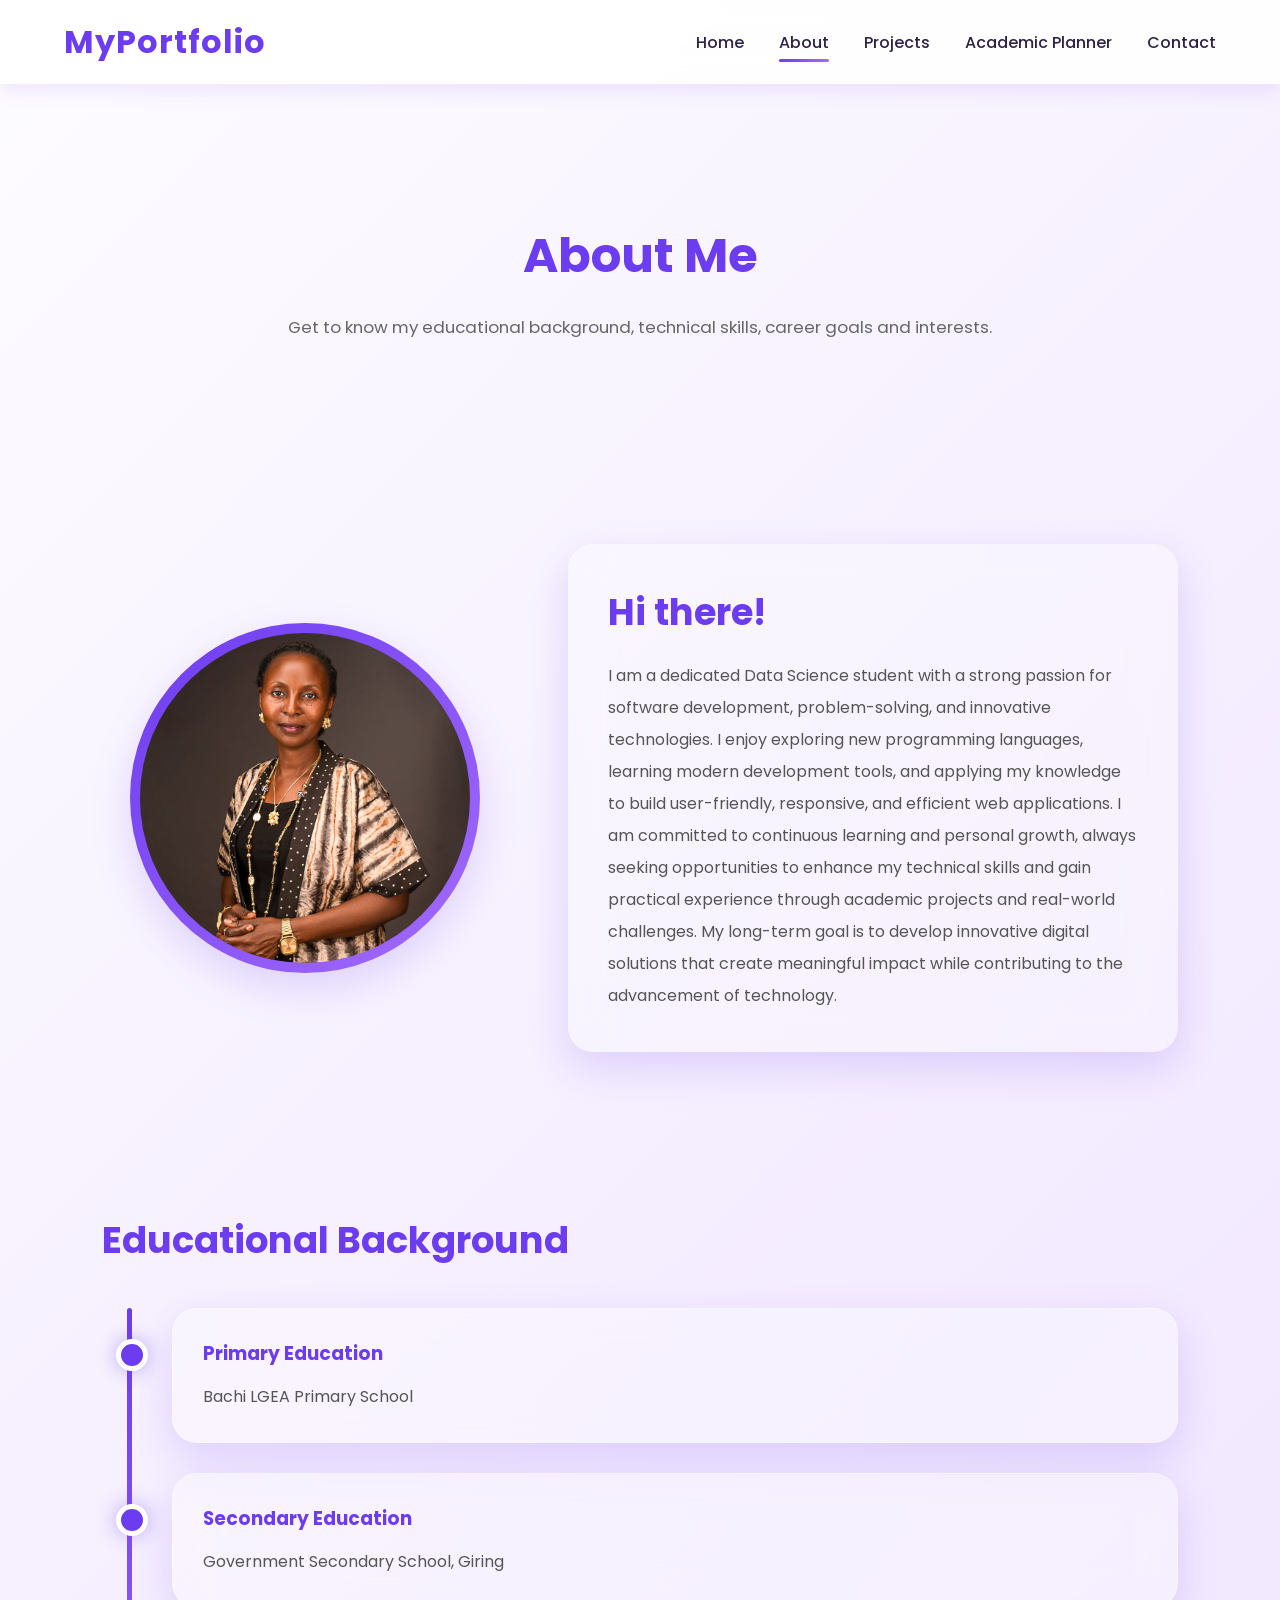
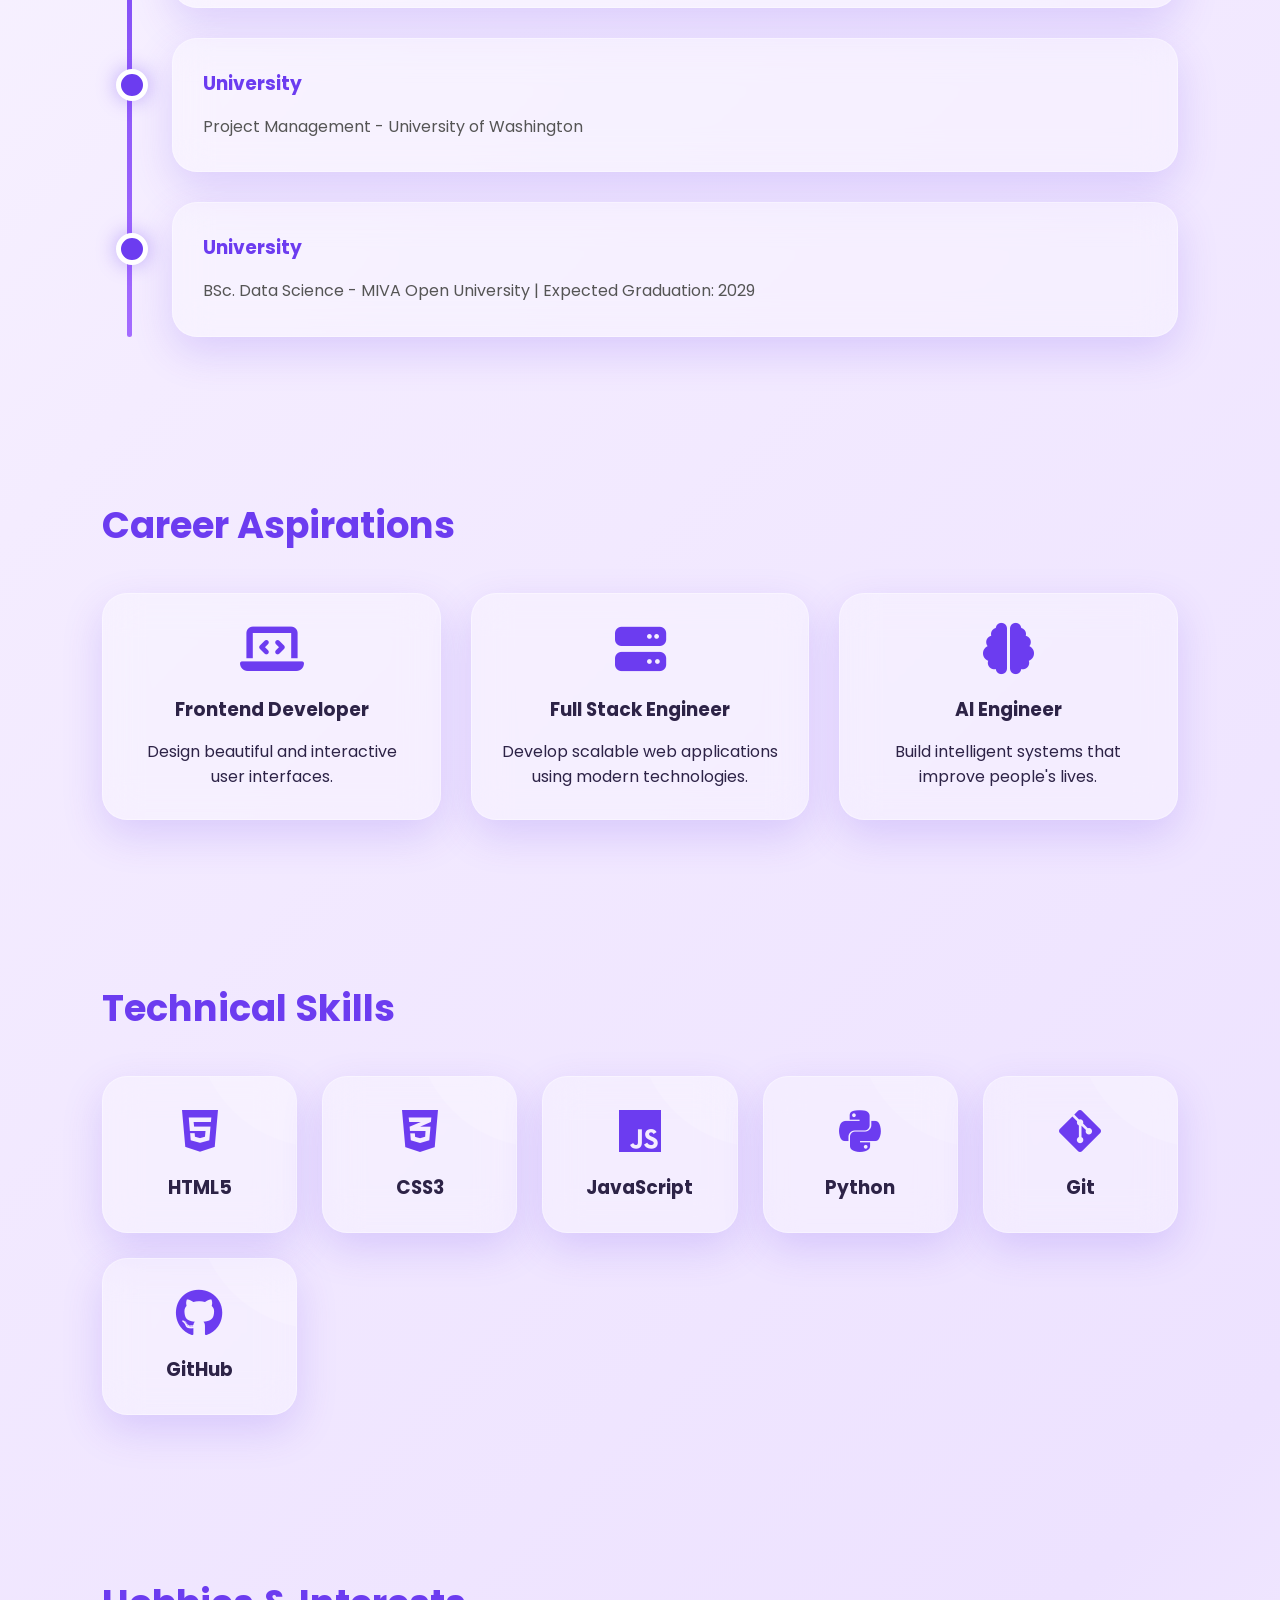
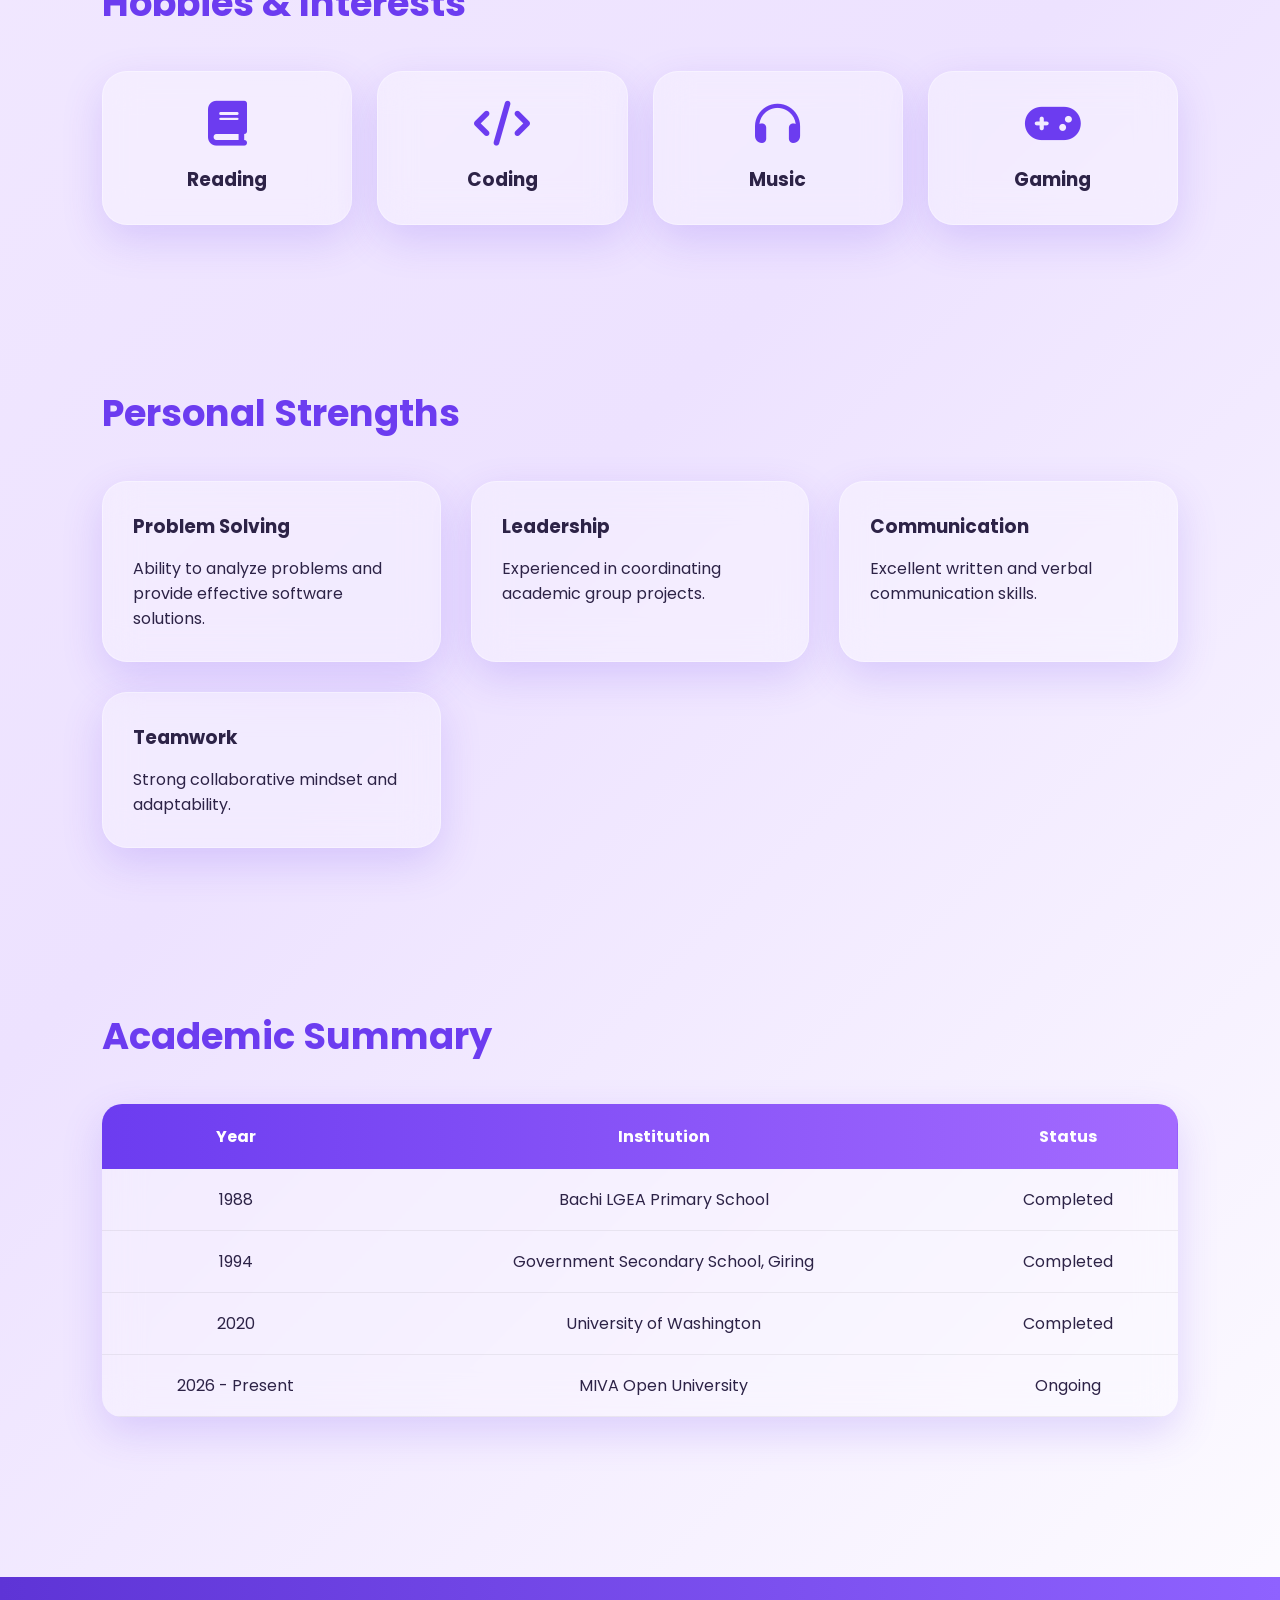
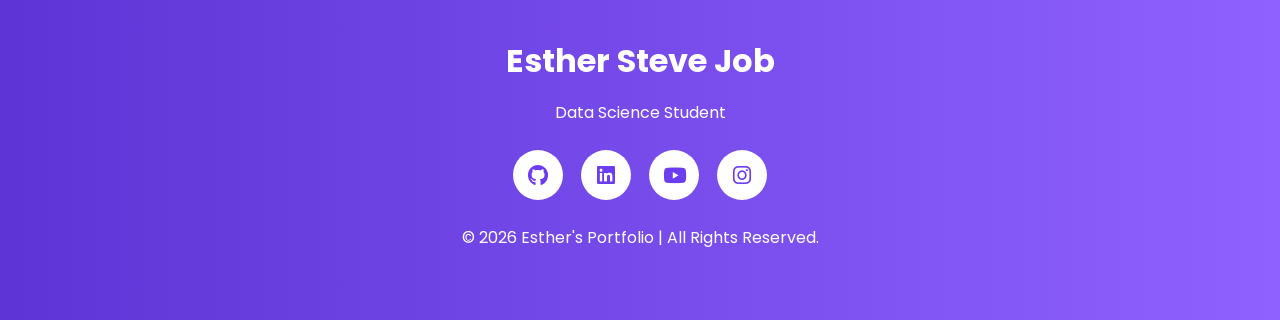
==== about.html @ 82b3376a "Initial commit" ====
<!DOCTYPE html>
<html lang="en">
<head>
    <meta charset="UTF-8">
    <meta name="viewport" content="width=device-width, initial-scale=1.0">
    <title>About Me | Student Portfolio</title>

    <link rel="stylesheet" href="css/style.css">

    <!-- Google Fonts -->
    <link rel="preconnect" href="https://fonts.googleapis.com">
    <link href="https://fonts.googleapis.com/css2?family=Poppins:wght@300;400;500;600;700&display=swap" rel="stylesheet">

    <!-- Font Awesome -->
    <link rel="stylesheet"
    href="https://cdnjs.cloudflare.com/ajax/libs/font-awesome/6.5.1/css/all.min.css">
</head>

<body>

<header>

<nav class="navbar">

<div class="logo">
<h2>MyPortfolio</h2>
</div>

<ul class="nav-links">

<li><a href="index.html">Home</a></li>

<li><a class="active" href="about.html">About</a></li>

<li><a href="projects.html">Projects</a></li>

<li><a href="planner.html">Academic Planner</a></li>

<li><a href="contact.html">Contact</a></li>

</ul>

<div class="menu-btn">
<i class="fas fa-bars"></i>
</div>

</nav>

</header>

<main>

<section class="page-title">

<h1>About Me</h1>

<p>Get to know my educational background, technical skills, career goals and interests.</p>

</section>

<section class="about-container">

<div class="about-image">

<img src="images/profile.jpg" alt="Student Photo">

</div>

<div class="about-content">

<h2>Hi there!</h2>

<p>

I am a dedicated Data Science student with a strong passion for software development, problem-solving, and innovative technologies. I enjoy exploring new programming languages, learning modern development tools, and applying my knowledge to build user-friendly, responsive, and efficient web applications. I am committed to continuous learning and personal growth, always seeking opportunities to enhance my technical skills and gain practical experience through academic projects and real-world challenges. My long-term goal is to develop innovative digital solutions that create meaningful impact while contributing to the advancement of technology.


</p>

</div>

</section>

<section class="education">

<h2>Educational Background</h2>

<div class="timeline">

<div class="timeline-card">

<h3>Primary Education</h3>

<p>

Bachi LGEA Primary School

</p>

</div>

<div class="timeline-card">

<h3>Secondary Education</h3>

<p>

Government Secondary School, Giring

</p>

</div>

<div class="timeline-card">

<h3>University</h3>

<p>

Project Management - University of Washington

</p>

</div>

<div class="timeline-card">

<h3>University</h3>

<p>

BSc. Data Science - MIVA Open University | Expected Graduation: 2029

</p>

</div>

</div>

</section>

<section class="career">

<h2>Career Aspirations</h2>

<div class="career-grid">

<div class="career-card">

<i class="fas fa-laptop-code"></i>

<h3>Frontend Developer</h3>

<p>

Design beautiful and interactive user interfaces.

</p>

</div>

<div class="career-card">

<i class="fas fa-server"></i>

<h3>Full Stack Engineer</h3>

<p>

Develop scalable web applications using modern technologies.

</p>

</div>

<div class="career-card">

<i class="fas fa-brain"></i>

<h3>AI Engineer</h3>

<p>

Build intelligent systems that improve people's lives.

</p>

</div>

</div>

</section>

<section class="technical-skills">

<h2>Technical Skills</h2>

<div class="skill-boxes">

<div class="skill-card">

<i class="fab fa-html5"></i>

<h3>HTML5</h3>

</div>

<div class="skill-card">

<i class="fab fa-css3-alt"></i>

<h3>CSS3</h3>

</div>

<div class="skill-card">

<i class="fab fa-js"></i>

<h3>JavaScript</h3>

</div>

<div class="skill-card">

<i class="fab fa-python"></i>

<h3>Python</h3>

</div>

<div class="skill-card">

<i class="fab fa-git-alt"></i>

<h3>Git</h3>

</div>

<div class="skill-card">

<i class="fab fa-github"></i>

<h3>GitHub</h3>

</div>

</div>

</section>

<section class="hobbies">

<h2>Hobbies & Interests</h2>

<div class="hobby-grid">

<div class="hobby-card">

<i class="fas fa-book"></i>

<h3>Reading</h3>

</div>

<div class="hobby-card">

<i class="fas fa-code"></i>

<h3>Coding</h3>

</div>

<div class="hobby-card">

<i class="fas fa-headphones"></i>

<h3>Music</h3>

</div>

<div class="hobby-card">

<i class="fas fa-gamepad"></i>

<h3>Gaming</h3>

</div>

</div>

</section>

<section class="experience">

<h2>Personal Strengths</h2>

<div class="experience-grid">

<div class="experience-card">

<h3>Problem Solving</h3>

<p>

Ability to analyze problems and provide effective software solutions.

</p>

</div>

<div class="experience-card">

<h3>Leadership</h3>

<p>

Experienced in coordinating academic group projects.

</p>

</div>

<div class="experience-card">

<h3>Communication</h3>

<p>

Excellent written and verbal communication skills.

</p>

</div>

<div class="experience-card">

<h3>Teamwork</h3>

<p>

Strong collaborative mindset and adaptability.

</p>

</div>

</div>

</section>

<section class="academic-record">

<h2>Academic Summary</h2>

<table>

<thead>

<tr>

<th>Year</th>

<th>Institution</th>

<th>Status</th>

</tr>

</thead>

<tbody>

<tr>

<td>1988</td>

<td>Bachi LGEA Primary School</td>

<td>Completed</td>

</tr>

<tr>

<td>1994</td>

<td>Government Secondary School, Giring</td>

<td>Completed</td>

</tr>

<tr>

<td>2020</td>

<td>University of Washington</td>

<td>Completed</td>

</tr>

<tr>

<td>2026 - Present</td>

<td>MIVA Open University</td>

<td>Ongoing</td>

</tr>

</tbody>

</table>

</section>

</main>

<footer>

<div class="footer-content">

<h2>Esther Steve Job</h2>

<p>Data Science Student</p>

<div class="socials">

<a href="https://github.com/esteve1644"><i class="fab fa-github"></i></a>

<a href="/coming-soon.html"><i class="fab fa-linkedin"></i></a>

<a href="/coming-soon.html"><i class="fab fa-youtube"></i></a>

<a href="/coming-soon.html"><i class="fab fa-instagram"></i></a>


</div>

<p>

© 2026 Esther's Portfolio | All Rights Reserved.

</p>

</div>

</footer>

<script>

const menu=document.querySelector(".menu-btn");

const nav=document.querySelector(".nav-links");

menu.onclick=()=>{

nav.classList.toggle("show");

}

</script>

</body>
</html>
---- css/style.css ----
/* Google Font */
@import url('https://fonts.googleapis.com/css2?family=Poppins:wght@300;400;500;600;700;800&display=swap');


*{
    margin:0;
    padding:0;
    box-sizing:border-box;
    scroll-behavior:smooth;
}

html{
    overflow-x:hidden;
}

body{

    font-family:'Poppins',sans-serif;

    background:linear-gradient(
    135deg,
    #fdfcff,
    #f4ecff,
    #ede2ff,
    #ffffff);

    color:#2d2347;

    overflow-x:hidden;

    min-height:100vh;

    position:relative;

}

:root{

--primary:#6C3CF0;

--secondary:#A46BFF;

--accent:#D8C2FF;

--light:#FFFFFF;

--dark:#32234d;

--grey:#777;

--glass:rgba(255,255,255,.18);

--shadow:0 15px 40px rgba(108,60,240,.18);

--radius:20px;

--transition:.35s ease;

}


::-webkit-scrollbar{

width:12px;

}

::-webkit-scrollbar-track{

background:#ece2ff;

}

::-webkit-scrollbar-thumb{

background:linear-gradient(

180deg,

var(--primary),

var(--secondary)

);

border-radius:30px;

}

::-webkit-scrollbar-thumb:hover{

background:#5b2edb;

}


.background-blobs{

position:fixed;

width:100%;

height:100%;

left:0;

top:0;

overflow:hidden;

z-index:-10;

}

.blob{

position:absolute;

border-radius:50%;

filter:blur(80px);

opacity:.45;

animation:floatBlob 18s infinite ease-in-out;

}

.one{

width:420px;

height:420px;

background:#b17cff;

top:-120px;

left:-120px;

}

.two{

width:350px;

height:350px;

background:#e4d4ff;

right:-80px;

top:180px;

animation-delay:4s;

}

.three{

width:300px;

height:300px;

background:#8b5dff;

bottom:-120px;

left:40%;

animation-delay:8s;

}

@keyframes floatBlob{

0%{

transform:translateY(0px) scale(1);

}

25%{

transform:translateY(30px) translateX(25px);

}

50%{

transform:translateY(-20px) scale(1.1);

}

75%{

transform:translateX(-30px);

}

100%{

transform:translateY(0);

}

}

a{

text-decoration:none;

color:inherit;

transition:var(--transition);

}

img{

max-width:100%;

display:block;

}

header{

    position:fixed;

    top:0;
    left:0;

    width:100%;

    z-index:9999;

    background:rgba(255,255,255,.9);

    backdrop-filter:blur(15px);
    -webkit-backdrop-filter:blur(15px);

    box-shadow:0 5px 20px rgba(108,60,240,.12);

    transition:.35s ease;

}

.navbar{

    width:90%;

    max-width:1400px;

    margin:0 auto;

    display:flex;

    justify-content:space-between;

    align-items:center;

    padding:18px 0;

}

header.scrolled{

    background:rgba(255,255,255,.97);

    box-shadow:0 12px 30px rgba(108,60,240,.18);

}

header.scrolled .navbar{

    padding:12px 0;

}


.logo h2{

font-size:2rem;

font-weight:700;

color:var(--primary);

letter-spacing:1px;

}

.nav-links{

display:flex;

list-style:none;

gap:35px;

}

.nav-links li a{

position:relative;

font-weight:500;

}

.nav-links li a::after{

content:"";

position:absolute;

width:0;

height:3px;

background:linear-gradient(

90deg,

var(--primary),

var(--secondary)

);

left:0;

bottom:-8px;

transition:.4s;

border-radius:20px;

}

.nav-links li a:hover::after,

.nav-links li a.active::after{

width:100%;

}

.nav-links li a:hover{

color:var(--primary);

}

.menu-btn{

display:none;

font-size:2rem;

cursor:pointer;

color:var(--primary);

}

.page-title{

text-align:center;

padding:100px 10% 60px;

animation:fadeUp 1s;

}

.page-title h1{

font-size:3rem;

color:var(--primary);

margin-bottom:20px;

}

.page-title p{

font-size:1.1rem;

color:#555;

max-width:700px;

margin:auto;

}

.hero{

width:90%;

margin:auto;

min-height:90vh;

display:grid;

grid-template-columns:repeat(2,1fr);

align-items:center;

gap:60px;


}

.hero-left h3{

color:var(--secondary);

font-size:1.3rem;

margin-top:15px;

animation:fadeUp 1s;

}

.hero-left h1{

font-size:4rem;

margin-bottom:30px;

line-height:1.2;

animation:fadeUp 1.2s;

}

.purple{

color:var(--primary);

}

.typing{

height:40px;

font-size:1.6rem;

font-weight:600;

color:var(--secondary);

margin-bottom:20px;

}

.hero-left p{

font-size:1.05rem;

line-height:1.8;

color:#555;

margin-bottom:35px;

}

.buttons{

display:flex;

gap:20px;

flex-wrap:wrap;

}

.btn{

padding:15px 40px;

background:linear-gradient(

90deg,

var(--primary),

var(--secondary)

);

border:none;

color:white;

font-weight:600;

border-radius:50px;

cursor:pointer;

box-shadow:var(--shadow);

transition:var(--transition);

}

.btn:hover{

transform:translateY(-8px);

box-shadow:0 25px 50px rgba(108,60,240,.35);

}

.btn-outline{

padding:15px 40px;

border:2px solid var(--primary);

border-radius:50px;

font-weight:600;

color:var(--primary);

transition:.4s;

}

.btn-outline:hover{

background:var(--primary);

color:white;

transform:translateY(-8px);

}

.profile-card{

position:relative;

width:380px;

margin:auto;

padding:15px;

background:rgba(255,255,255,.3);

backdrop-filter:blur(18px);

border-radius:30px;

box-shadow:var(--shadow);

overflow:hidden;

animation:floatCard 6s infinite ease-in-out;

}

.profile-card img{

border-radius:20px;

}

.glow{

position:absolute;

width:200px;

height:200px;

background:#ffffff55;

border-radius:50%;

top:-60px;

right:-60px;

filter:blur(45px);

}

@keyframes floatCard{

0%{

transform:translateY(0);

}

50%{

transform:translateY(-15px);

}

100%{

transform:translateY(0);

}

}

section{

padding:80px 8%;

}

section h2{

font-size:2.3rem;

margin-bottom:25px;

color:var(--primary);

}

.card,

.highlight-card,

.timeline-card,

.skill-card,

.hobby-card,

.career-card,

.experience-card,

.stat-card,

.dashboard-card,

.tech-card{

background:rgba(255,255,255,.30);

backdrop-filter:blur(18px);

border-radius:25px;

padding:30px;

box-shadow:var(--shadow);

transition:.4s;

border:1px solid rgba(255,255,255,.35);

}

.card:hover,

.highlight-card:hover,

.timeline-card:hover,

.skill-card:hover,

.hobby-card:hover,

.career-card:hover,

.experience-card:hover,

.stat-card:hover,

.dashboard-card:hover,

.tech-card:hover{

transform:translateY(-12px);

}

footer{

margin-top:80px;

background:linear-gradient(

90deg,

#5e34d6,

#8f62ff

);

padding:60px 10%;

color:white;

text-align:center;

}

.footer-content h2{

font-size:2rem;

margin-bottom:15px;

}

.footer-content p{

margin:10px 0;

}

.socials{

display:flex;

justify-content:center;

gap:18px;

margin:25px 0;

}

.socials a{

width:50px;

height:50px;

display:flex;

justify-content:center;

align-items:center;

background:white;

color:var(--primary);

border-radius:50%;

font-size:1.3rem;

transition:.4s;

}

.socials a:hover{

transform:translateY(-8px) rotate(360deg);

background:#f2e8ff;

}

@keyframes fadeUp{

from{

opacity:0;

transform:translateY(40px);

}

to{

opacity:1;

transform:translateY(0);

}

}

@keyframes fadeIn{

from{

opacity:0;

}

to{

opacity:1;

}

}

@media(max-width:992px){

.hero{

grid-template-columns:1fr;

text-align:center;

}

.buttons{

justify-content:center;

}

.profile-card{

width:320px;

margin-top:40px;

}

}

@media(max-width:768px){

.nav-links{

position:absolute;

top:80px;

right:-100%;

width:260px;

background:rgba(255,255,255,.96);

backdrop-filter:blur(20px);

flex-direction:column;

padding:30px;

border-radius:20px;

box-shadow:var(--shadow);

transition:.4s;

}

.nav-links.show{

right:20px;

}

.menu-btn{

display:block;

}

.hero-left h1{

font-size:2.8rem;

}

.page-title h1{

font-size:2.4rem;

}

}

@media(max-width:500px){

.hero-left h1{

font-size:2.2rem;

}

.btn,

.btn-outline{

width:100%;

text-align:center;

}

.profile-card{

width:100%;

}

}

.stats{

display:grid;

grid-template-columns:repeat(auto-fit,minmax(220px,1fr));

gap:30px;

}

.card{

text-align:center;

cursor:pointer;

position:relative;

overflow:hidden;

}

.card::before{

content:"";

position:absolute;

width:250px;

height:250px;

background:rgba(255,255,255,.18);

border-radius:50%;

top:-150px;

right:-100px;

transition:.5s;

}

.card:hover::before{

transform:scale(1.5);

}

.card h1{

font-size:3rem;

color:var(--primary);

margin-bottom:10px;

font-weight:700;

}

.card p{

font-size:1rem;

color:#666;

font-weight:500;

}

.bio{

text-align:center;

max-width:1000px;

margin:auto;

}

.bio h2{

margin-bottom:25px;

}

.bio p{

font-size:1.1rem;

line-height:2;

color:#555;

background:rgba(255,255,255,.28);

padding:35px;

border-radius:25px;

backdrop-filter:blur(18px);

box-shadow:var(--shadow);

}

.highlight-grid{

display:grid;

grid-template-columns:repeat(auto-fit,minmax(280px,1fr));

gap:30px;

margin-top:40px;

}

.highlight-card{

text-align:center;

cursor:pointer;

}

.highlight-card i{

font-size:3.5rem;

margin-bottom:20px;

color:var(--primary);

transition:.4s;

}

.highlight-card:hover i{

transform:scale(1.2) rotate(8deg);

color:var(--secondary);

}

.highlight-card h3{

margin-bottom:15px;

font-size:1.5rem;

}

.highlight-card p{

line-height:1.8;

color:#666;

}

.academic-table{

overflow-x:auto;

}

table{

width:100%;

border-collapse:collapse;

background:rgba(255,255,255,.28);

backdrop-filter:blur(18px);

border-radius:20px;

overflow:hidden;

box-shadow:var(--shadow);

}

thead{

background:linear-gradient(

90deg,

var(--primary),

var(--secondary)

);

color:white;

}

th{

padding:20px;

font-size:1rem;

}

td{

padding:18px;

text-align:center;

border-bottom:1px solid rgba(0,0,0,.06);

}

tbody tr{

transition:.35s;

}

tbody tr:hover{

background:#f7f0ff;

transform:scale(1.01);

}

.skills{

text-align:center;

}

.skills ul{

display:flex;

justify-content:center;

gap:18px;

flex-wrap:wrap;

list-style:none;

margin-top:35px;

}

.skills ul li{

padding:14px 28px;

border-radius:40px;

background:linear-gradient(

90deg,

var(--primary),

var(--secondary)

);

color:white;

font-weight:600;

box-shadow:var(--shadow);

cursor:pointer;

transition:.4s;

}

.skills ul li:hover{

transform:translateY(-8px);

letter-spacing:1px;

}

.video{

text-align:center;

}

.video video{

width:100%;

max-width:850px;

border-radius:25px;

margin-top:30px;

box-shadow:var(--shadow);

transition:.4s;

}

.video video:hover{

transform:scale(1.02);

}

.stats,
.bio,
.highlights,
.academic-table,
.skills,
.video{

animation:fadeUp 1.2s ease;

}

.highlight-card i{

animation:iconFloat 4s ease-in-out infinite;

}

.highlight-card:nth-child(2) i{

animation-delay:.6s;

}

.highlight-card:nth-child(3) i{

animation-delay:1.2s;

}

@keyframes iconFloat{

0%{

transform:translateY(0);

}

50%{

transform:translateY(-12px);

}

100%{

transform:translateY(0);

}

}

.card::after,

.highlight-card::after{

content:"";

position:absolute;

top:0;

left:-120%;

width:60%;

height:100%;

background:

linear-gradient(

90deg,

transparent,

rgba(255,255,255,.55),

transparent

);

transform:skewX(-25deg);

}

.card:hover::after,

.highlight-card:hover::after{

left:150%;

transition:1s;

}

.btn{

position:relative;

overflow:hidden;

}

.btn::before{

content:"";

position:absolute;

width:0;

height:0;

background:rgba(255,255,255,.35);

border-radius:50%;

top:50%;

left:50%;

transform:translate(-50%,-50%);

transition:.7s;

}

.btn:hover::before{

width:350px;

height:350px;

}

.profile-card img{

transition:.5s;

}

.profile-card:hover img{

transform:scale(1.05);

}



.bio p::before{

content:"❝";

font-size:3rem;

color:var(--secondary);

display:block;

margin-bottom:10px;

}

.bio p::after{

content:"❞";

font-size:3rem;

color:var(--secondary);

display:block;

margin-top:10px;

}


@media(max-width:992px){

.stats{

grid-template-columns:repeat(2,1fr);

}

.highlight-grid{

grid-template-columns:1fr;

}

}

@media(max-width:768px){

.stats{

grid-template-columns:1fr;

}

.skills ul{

flex-direction:column;

align-items:center;

}

.skills ul li{

width:250px;

}

.bio p{

padding:25px;

}

}

@media(max-width:500px){

.card h1{

font-size:2.3rem;

}

.highlight-card i{

font-size:3rem;

}

.bio p{

font-size:1rem;

line-height:1.8;

}

table{

font-size:.9rem;

}

th,

td{

padding:12px;

}

}

.about-container{

display:grid;

grid-template-columns:1fr 1.5fr;

align-items:center;

gap:60px;

}

.about-image{

display:flex;

justify-content:center;

}

.about-image img{

width:350px;

height:350px;

object-fit:cover;

border-radius:50%;

padding:10px;

background:linear-gradient(
135deg,
var(--primary),
var(--secondary)
);

box-shadow:var(--shadow);

animation:profileFloat 5s ease-in-out infinite;

transition:.4s;

}

.about-image img:hover{

transform:scale(1.05) rotate(2deg);

}

.about-content{

background:rgba(255,255,255,.28);

padding:40px;

border-radius:25px;

backdrop-filter:blur(20px);

box-shadow:var(--shadow);

}

.about-content h2{

margin-bottom:20px;

}

.about-content p{

line-height:2;

color:#555;

}

.education{

position:relative;

}

.timeline{

display:flex;

flex-direction:column;

gap:30px;

margin-top:40px;

position:relative;

}

.timeline::before{

content:"";

position:absolute;

left:25px;

top:0;

bottom:0;

width:5px;

background:linear-gradient(

180deg,

var(--primary),

var(--secondary)

);

border-radius:50px;

}

.timeline-card{

margin-left:70px;

position:relative;

}

.timeline-card::before{

content:"";

position:absolute;

left:-57px;

top:30px;

width:22px;

height:22px;

border-radius:50%;

background:var(--primary);

border:5px solid white;

box-shadow:0 0 20px rgba(108,60,240,.4);

}

.timeline-card h3{

margin-bottom:15px;

color:var(--primary);

}

.timeline-card p{

line-height:1.8;

color:#555;

}

.career-grid{

display:grid;

grid-template-columns:repeat(auto-fit,minmax(260px,1fr));

gap:30px;

margin-top:40px;

}

.career-card{

text-align:center;

cursor:pointer;

}

.career-card i{

font-size:3.2rem;

color:var(--primary);

margin-bottom:20px;

transition:.4s;

}

.career-card:hover i{

transform:rotateY(360deg);

color:var(--secondary);

}

.career-card h3{

margin-bottom:15px;

}

.skill-boxes{

display:grid;

grid-template-columns:repeat(auto-fit,minmax(180px,1fr));

gap:25px;

margin-top:40px;

}

.skill-card{

text-align:center;

cursor:pointer;

position:relative;

overflow:hidden;

}

.skill-card i{

font-size:3rem;

margin-bottom:18px;

color:var(--primary);

transition:.4s;

}

.skill-card:hover{

transform:translateY(-12px);

}

.skill-card:hover i{

transform:scale(1.2);

color:var(--secondary);

}

.skill-card::before{

content:"";

position:absolute;

width:250px;

height:250px;

background:rgba(255,255,255,.15);

border-radius:50%;

top:-180px;

right:-150px;

transition:.6s;

}

.skill-card:hover::before{

transform:scale(1.5);

}

.hobby-grid{

display:grid;

grid-template-columns:repeat(auto-fit,minmax(220px,1fr));

gap:25px;

margin-top:40px;

}

.hobby-card{

text-align:center;

cursor:pointer;

}

.hobby-card i{

font-size:2.8rem;

margin-bottom:18px;

color:var(--primary);

transition:.4s;

}

.hobby-card:hover{

background:linear-gradient(

135deg,

var(--primary),

var(--secondary)

);

color:white;

}

.hobby-card:hover i{

color:white;

transform:scale(1.2);

}

.experience-grid{

display:grid;

grid-template-columns:repeat(auto-fit,minmax(250px,1fr));

gap:30px;

margin-top:40px;

}

.experience-card{

cursor:pointer;

transition:.4s;

}

.experience-card:hover{

transform:translateY(-10px);

border-left:8px solid var(--primary);

}

.experience-card h3{

margin-bottom:15px;

}

.academic-record table{

margin-top:40px;

}

@keyframes profileFloat{

0%{

transform:translateY(0);

}

50%{

transform:translateY(-15px);

}

100%{

transform:translateY(0);

}

}

.timeline-card{

animation:slideRight 1s ease;

}

@keyframes slideRight{

from{

opacity:0;

transform:translateX(-50px);

}

to{

opacity:1;

transform:translateX(0);

}

}

.skill-card:hover,
.career-card:hover,
.hobby-card:hover,
.experience-card:hover{

box-shadow:

0 20px 40px rgba(108,60,240,.25),

0 0 40px rgba(164,107,255,.15);

}

@media(max-width:992px){

.about-container{

grid-template-columns:1fr;

text-align:center;

}

.timeline::before{

left:15px;

}

.timeline-card{

margin-left:50px;

}

.timeline-card::before{

left:-42px;

}

}

@media(max-width:768px){

.about-image img{

width:260px;

height:260px;

}

.about-content{

padding:25px;

}

.skill-boxes{

grid-template-columns:repeat(2,1fr);

}

}

@media(max-width:500px){

.skill-boxes{

grid-template-columns:1fr;

}

.hobby-grid{

grid-template-columns:1fr;

}

.career-grid{

grid-template-columns:1fr;

}

.experience-grid{

grid-template-columns:1fr;

}

.about-content p{

font-size:.95rem;

}

}

.project-stats{

display:grid;

grid-template-columns:repeat(auto-fit,minmax(220px,1fr));

gap:30px;

margin-bottom:60px;

}

.stat-card{

text-align:center;

position:relative;

overflow:hidden;

cursor:pointer;

}

.stat-card h2{

font-size:2.8rem;

color:var(--primary);

margin-bottom:12px;

}

.stat-card p{

color:#666;

font-weight:500;

}

.stat-card::before{

content:"";

position:absolute;

width:250px;

height:250px;

background:rgba(255,255,255,.15);

border-radius:50%;

top:-180px;

right:-160px;

transition:.5s;

}

.stat-card:hover::before{

transform:scale(1.6);

}

.stat-card:hover{

transform:translateY(-10px);

}

.projects-grid{

display:grid;

grid-template-columns:repeat(auto-fit,minmax(340px,1fr));

gap:40px;

}

.project-card{

background:rgba(255,255,255,.28);

backdrop-filter:blur(20px);

border-radius:25px;

overflow:hidden;

box-shadow:var(--shadow);

transition:.45s;

position:relative;

}

.project-card:hover{

transform:translateY(-15px);

box-shadow:

0 25px 50px rgba(108,60,240,.30);

}

.project-image{

position:relative;

overflow:hidden;

height:250px;

}

.project-image img{

width:100%;

height:100%;

object-fit:cover;

transition:.6s;

}

.project-card:hover img{

transform:scale(1.15);

}

.project-overlay{

position:absolute;

top:0;

left:0;

width:100%;

height:100%;

background:rgba(108,60,240,.78);

display:flex;

justify-content:center;

align-items:center;

opacity:0;

transition:.45s;

}

.project-card:hover .project-overlay{

opacity:1;

}

.preview-btn{

background:white;

color:var(--primary);

padding:14px 28px;

border-radius:50px;

font-weight:600;

transition:.4s;

}

.preview-btn:hover{

transform:scale(1.08);

}

.project-content{

padding:30px;

}

.project-content h2{

margin-bottom:18px;

font-size:1.6rem;

}

.project-content p{

line-height:1.8;

color:#666;

margin-bottom:25px;

}

.tech-stack{

display:flex;

flex-wrap:wrap;

gap:10px;

margin-bottom:25px;

}

.tech-stack span{

padding:8px 18px;

border-radius:30px;

background:linear-gradient(

90deg,

var(--primary),

var(--secondary)

);

color:white;

font-size:.9rem;

font-weight:500;

transition:.4s;

}

.tech-stack span:hover{

transform:translateY(-5px);

}

.project-buttons{

display:flex;

gap:15px;

flex-wrap:wrap;

}

.project-buttons .btn,

.project-buttons .btn-outline{

padding:12px 28px;

}

.project-timeline{

margin-top:90px;

}

.project-timeline .timeline{

display:grid;

grid-template-columns:repeat(auto-fit,minmax(220px,1fr));

gap:30px;

}

.timeline-item{

background:rgba(255,255,255,.30);

backdrop-filter:blur(18px);

padding:30px;

border-radius:25px;

text-align:center;

box-shadow:var(--shadow);

transition:.4s;

}

.timeline-item:hover{

transform:translateY(-10px);

}

.timeline-item i{

font-size:3rem;

color:var(--primary);

margin-bottom:18px;

transition:.4s;

}

.timeline-item:hover i{

transform:rotate(360deg);

color:var(--secondary);

}

.timeline-item h3{

margin-bottom:15px;

}

.technology-grid{

display:grid;

grid-template-columns:repeat(auto-fit,minmax(220px,1fr));

gap:30px;

margin-top:40px;

}

.tech-card{

text-align:center;

cursor:pointer;

}

.tech-card i{

font-size:3.2rem;

margin-bottom:18px;

color:var(--primary);

transition:.4s;

}

.tech-card:hover{

background:linear-gradient(

135deg,

var(--primary),

var(--secondary)

);

color:white;

}

.tech-card:hover i{

color:white;

transform:scale(1.2);

}

.tech-card p{

margin-top:12px;

}

.future-projects{

margin-top:80px;

}

.future-projects ul{

list-style:none;

display:grid;

grid-template-columns:repeat(auto-fit,minmax(260px,1fr));

gap:18px;

margin-top:35px;

}

.future-projects li{

padding:18px 22px;

background:rgba(255,255,255,.30);

backdrop-filter:blur(18px);

border-radius:18px;

box-shadow:var(--shadow);

transition:.35s;

font-weight:500;

}

.future-projects li:hover{

transform:translateX(10px);

border-left:6px solid var(--primary);

}

.project-card{

animation:fadeUp .9s ease;

}

.project-card:nth-child(2){

animation-delay:.2s;

}

.project-card:nth-child(3){

animation-delay:.4s;

}

.timeline-item{

animation:fadeUp 1s ease;

}

.tech-card{

animation:fadeUp 1.1s ease;

}

.project-card::after{

content:"";

position:absolute;

top:0;

left:-120%;

width:60%;

height:100%;

background:

linear-gradient(

90deg,

transparent,

rgba(255,255,255,.45),

transparent

);

transform:skewX(-25deg);

}

.project-card:hover::after{

left:150%;

transition:1s;

}

@media(max-width:992px){

.projects-grid{

grid-template-columns:repeat(2,1fr);

}

}

@media(max-width:768px){

.projects-grid{

grid-template-columns:1fr;

}

.project-buttons{

flex-direction:column;

}

.project-buttons .btn,

.project-buttons .btn-outline{

width:100%;

text-align:center;

}

.project-image{

height:220px;

}

}

@media(max-width:500px){

.project-content{

padding:22px;

}

.project-content h2{

font-size:1.35rem;

}

.project-stats{

grid-template-columns:1fr;

}

.technology-grid{

grid-template-columns:1fr;

}

.future-projects ul{

grid-template-columns:1fr;

}

}

.planner-container{
    width:90%;
    margin:50px auto;
    display:grid;
    grid-template-columns:340px 1fr;
    gap:35px;
    align-items:flex-start;
}

.dashboard-card{

    background:rgba(255,255,255,.35);
    backdrop-filter:blur(20px);
    border-radius:25px;
    padding:30px;
    box-shadow:0 20px 45px rgba(108,60,240,.15);

}

.dashboard-card h2{

    color:var(--primary);
    margin-bottom:25px;

}

.stats-grid{

    display:grid;
    gap:18px;
    margin-bottom:30px;

}

.stat-box{

    background:linear-gradient(135deg,var(--primary),var(--secondary));
    color:white;
    padding:22px;
    border-radius:18px;
    text-align:center;
    transition:.35s;
    cursor:pointer;

}

.stat-box:hover{

    transform:translateY(-8px);

}

.stat-box h3{

    font-size:2.3rem;
    margin-bottom:8px;

}

.stat-box p{

    font-size:.95rem;

}

.task-form{

    display:flex;
    flex-direction:column;
    gap:18px;

}

.task-form input,
.task-form select{

    width:100%;
    padding:16px;
    border:none;
    outline:none;
    border-radius:15px;
    background:#ffffff;
    font-size:15px;
    transition:.35s;
    box-shadow:0 8px 20px rgba(108,60,240,.08);

}

.task-form input:focus,
.task-form select:focus{

    box-shadow:0 0 0 3px rgba(108,60,240,.25);

}

.task-form button{

    width:100%;
}

.task-area{

    background:rgba(255,255,255,.35);
    backdrop-filter:blur(20px);
    padding:35px;
    border-radius:25px;
    box-shadow:0 20px 45px rgba(108,60,240,.15);

}

.task-area h2{

    color:var(--primary);
    margin-bottom:25px;

}

.search-box{

    margin-bottom:25px;

}

.search-box input{

    width:100%;
    padding:16px;
    border:none;
    border-radius:15px;
    background:white;
    outline:none;
    box-shadow:0 8px 20px rgba(108,60,240,.08);

}

#taskList{

    list-style:none;
    display:flex;
    flex-direction:column;
    gap:18px;

}

.task-item{

    background:white;
    border-radius:18px;
    padding:22px;
    display:flex;
    justify-content:space-between;
    align-items:center;
    box-shadow:0 12px 25px rgba(0,0,0,.08);
    transition:.35s;

}

.task-item:hover{

    transform:translateY(-6px);

}

.task-info h3{

    color:#333;
    margin-bottom:8px;

}

.task-info p{

    color:#666;
    font-size:.9rem;

}

.task-item.completed{

    opacity:.75;
    background:#f5f0ff;

}

.task-item.completed h3{

    text-decoration:line-through;
    color:#888;

}

.priority{

    display:inline-block;
    padding:6px 12px;
    border-radius:30px;
    color:white;
    font-size:.8rem;
    margin-right:10px;
    font-weight:600;

}

.priority.high{

    background:#e53935;

}

.priority.medium{

    background:#ff9800;

}

.priority.low{

    background:#43a047;

}

.task-buttons{

    display:flex;
    gap:10px;

}

.task-buttons button{

    width:45px;
    height:45px;
    border:none;
    border-radius:50%;
    color:white;
    cursor:pointer;
    transition:.35s;

}

.complete-btn{

    background:#43a047;

}

.edit-btn{

    background:#3f51b5;

}

.delete-btn{

    background:#e53935;

}

.task-buttons button:hover{

    transform:scale(1.12);

}

.planner-actions{

    display:flex;
    gap:20px;
    margin-top:35px;

}

.planner-actions .btn,
.planner-actions .btn-outline{

    flex:1;

}

#emptyState{

    text-align:center;
    padding:60px 20px;
    color:#777;

}

#emptyState i{

    font-size:5rem;
    color:var(--accent);
    margin-bottom:20px;

}

#emptyState h3{

    color:var(--primary);
    margin-bottom:10px;

}

.goals-section{

    width:90%;
    margin:auto;

}

.goals-grid{

    display:grid;
    grid-template-columns:repeat(auto-fit,minmax(250px,1fr));
    gap:25px;
    margin-top:35px;

}

.goal-card{

    background:rgba(255,255,255,.35);
    backdrop-filter:blur(20px);
    padding:25px;
    border-radius:20px;
    box-shadow:0 15px 35px rgba(108,60,240,.12);
    transition:.35s;

}

.goal-card:hover{

    transform:translateY(-10px);

}

.goal-card h3{

    color:var(--primary);
    margin-bottom:15px;

}

.study-tips{

    width:90%;
    margin:70px auto;

}

.tip-grid{

    display:grid;
    grid-template-columns:repeat(auto-fit,minmax(240px,1fr));
    gap:25px;
    margin-top:35px;

}

.tip-card{

    background:white;
    padding:25px;
    border-radius:20px;
    box-shadow:0 15px 35px rgba(108,60,240,.12);
    transition:.35s;

}

.tip-card:hover{

    background:linear-gradient(135deg,var(--primary),var(--secondary));
    color:white;
    transform:translateY(-8px);

}

.tip-card i{

    font-size:2.8rem;
    color:var(--primary);
    margin-bottom:18px;

}

.tip-card:hover i{

    color:white;

}

.notification{

    position:fixed;
    top:25px;
    right:-400px;
    background:white;
    padding:18px 24px;
    border-left:6px solid var(--primary);
    border-radius:15px;
    display:flex;
    align-items:center;
    gap:15px;
    box-shadow:0 15px 35px rgba(0,0,0,.15);
    transition:.5s;
    z-index:99999;

}

.notification.show{

    right:25px;

}

.notification.success{

    border-left-color:#43a047;

}

.notification.error{

    border-left-color:#e53935;

}

.notification i{

    font-size:1.2rem;

}

@media(max-width:1000px){

.planner-container{

    grid-template-columns:1fr;

}

}

@media(max-width:768px){

.task-item{

    flex-direction:column;
    align-items:flex-start;
    gap:20px;

}

.task-buttons{

    width:100%;
    justify-content:flex-end;

}

.planner-actions{

    flex-direction:column;

}

}

@media(max-width:500px){

.dashboard-card,
.task-area{

    padding:20px;

}

.task-buttons{

    justify-content:center;

}

.task-buttons button{

    width:40px;
    height:40px;

}

.stat-box h3{

    font-size:2rem;

}

}

.video{

    width:90%;
    margin:70px auto;

}

.video h2{

    text-align:center;
    margin-bottom:30px;
    color:var(--primary);

}

.video-container{

    position:relative;
    width:100%;
    padding-bottom:56.25%; /* 16:9 Aspect Ratio */

    overflow:hidden;
    border-radius:20px;

    box-shadow:0 20px 45px rgba(108,60,240,.2);

}

.video-container iframe{

    position:absolute;

    top:0;
    left:0;

    width:100%;
    height:100%;

    border:none;

}

.page-title{

    width:90%;
    margin:120px auto 60px;
    text-align:center;

}

.page-title h1{

    font-size:3rem;
    color:var(--primary);
    margin-bottom:20px;

}

.page-title p{

    max-width:750px;
    margin:auto;
    line-height:1.9;
    color:#666;
    font-size:1.05rem;

}

.contact-container{

    width:90%;
    max-width:1300px;
    margin:auto;

    display:grid;
    grid-template-columns:1fr 1.2fr;
    gap:45px;

    align-items:start;

    margin-bottom:80px;

}

.contact-info{

    background:rgba(255,255,255,.35);

    backdrop-filter:blur(18px);
    -webkit-backdrop-filter:blur(18px);

    padding:40px;

    border-radius:25px;

    box-shadow:0 20px 45px rgba(108,60,240,.12);

}

.contact-info h2{

    color:var(--primary);
    margin-bottom:20px;

}

.contact-info p{

    color:#666;
    line-height:1.8;
    margin-bottom:30px;

}

.info-card{

    display:flex;
    align-items:center;
    gap:18px;

    padding:18px;

    margin-bottom:20px;

    background:white;

    border-radius:18px;

    transition:.35s;

    box-shadow:0 10px 25px rgba(108,60,240,.08);

}

.info-card:hover{

    transform:translateX(10px);

    box-shadow:0 18px 35px rgba(108,60,240,.15);

}

.info-card i{

    width:60px;
    height:60px;

    display:flex;
    justify-content:center;
    align-items:center;

    border-radius:50%;

    background:linear-gradient(
    135deg,
    var(--primary),
    var(--secondary)
    );

    color:white;

    font-size:1.4rem;

    transition:.35s;

}

.info-card:hover i{

    transform:rotate(360deg);

}

.info-card h3{

    margin-bottom:5px;
    color:#333;

}

.info-card p{

    margin:0;
    color:#666;

}

.social-icons{

    display:flex;
    gap:18px;

    margin-top:35px;

}

.social-icons a{

    width:55px;
    height:55px;

    display:flex;
    justify-content:center;
    align-items:center;

    text-decoration:none;

    border-radius:50%;

    color:white;

    background:linear-gradient(
    135deg,
    var(--primary),
    var(--secondary)
    );

    transition:.35s;

    font-size:1.2rem;

}

.social-icons a:hover{

    transform:translateY(-8px) scale(1.08);

    box-shadow:0 15px 30px rgba(108,60,240,.25);

}

.contact-form{

    background:rgba(255,255,255,.35);

    backdrop-filter:blur(18px);
    -webkit-backdrop-filter:blur(18px);

    padding:40px;

    border-radius:25px;

    box-shadow:0 20px 45px rgba(108,60,240,.12);

}

.contact-form form{

    display:flex;
    flex-direction:column;
    gap:22px;

}

.input-group{

    display:flex;
    flex-direction:column;

}

.input-group label{

    font-weight:600;
    color:var(--primary);
    margin-bottom:10px;
    font-size:1rem;

}

.input-group input,
.input-group textarea{

    width:100%;

    padding:16px 18px;

    border:2px solid transparent;

    outline:none;

    border-radius:15px;

    background:white;

    font-size:15px;

    font-family:'Poppins',sans-serif;

    transition:.35s;

    box-shadow:0 10px 25px rgba(108,60,240,.08);

}

.input-group input::placeholder,
.input-group textarea::placeholder{

    color:#999;

}

.input-group input:focus,
.input-group textarea:focus{

    border-color:var(--primary);

    box-shadow:
    0 0 0 4px rgba(108,60,240,.15),
    0 15px 30px rgba(108,60,240,.12);

    transform:translateY(-2px);

}

.input-group textarea{

    resize:vertical;
    min-height:180px;

}

.error{

    margin-top:8px;

    color:#e53935;

    font-size:.85rem;

    font-weight:500;

    min-height:18px;

}

.input-group.success input,
.input-group.success textarea{

    border:2px solid #43a047;

}

.input-group.error input,
.input-group.error textarea{

    border:2px solid #e53935;

}

.contact-form .btn{

    width:100%;

    padding:18px;

    border:none;

    border-radius:15px;

    cursor:pointer;

    font-size:1rem;

    font-weight:600;

    color:white;

    background:linear-gradient(
    135deg,
    var(--primary),
    var(--secondary)
    );

    transition:.35s;

    display:flex;

    justify-content:center;

    align-items:center;

    gap:12px;

}

.contact-form .btn:hover{

    transform:translateY(-5px);

    box-shadow:0 20px 35px rgba(108,60,240,.25);

}

.contact-form .btn:active{

    transform:scale(.97);

}

.contact-form .btn i{

    transition:.35s;

}

.contact-form .btn:hover i{

    transform:translateX(6px);

}

.input-group{

    animation:fadeUp .8s ease both;

}

.input-group:nth-child(2){

    animation-delay:.1s;

}

.input-group:nth-child(3){

    animation-delay:.2s;

}

.input-group:nth-child(4){

    animation-delay:.3s;

}

.input-group:nth-child(5){

    animation-delay:.4s;

}

.contact-form .btn{

    animation:fadeUp .8s ease .5s both;

}

.contact-map{

    width:90%;
    max-width:1300px;

    margin:80px auto;

}

.contact-map h2{

    text-align:center;

    color:var(--primary);

    margin-bottom:35px;

    font-size:2rem;

}

.map-container{

    overflow:hidden;

    border-radius:25px;

    box-shadow:0 20px 45px rgba(108,60,240,.15);

    transition:.4s;

}

.map-container:hover{

    transform:translateY(-8px);

    box-shadow:0 25px 55px rgba(108,60,240,.22);

}

.map-container iframe{

    width:100%;

    height:450px;

    border:none;

    display:block;

}

.faq-section{

    width:90%;
    max-width:1300px;

    margin:90px auto;

}

.faq-section h2{

    text-align:center;

    color:var(--primary);

    margin-bottom:45px;

    font-size:2rem;

}

.faq-grid{

    display:grid;

    grid-template-columns:repeat(auto-fit,minmax(280px,1fr));

    gap:30px;

}

.faq-card{

    background:rgba(255,255,255,.45);

    backdrop-filter:blur(18px);

    -webkit-backdrop-filter:blur(18px);

    padding:30px;

    border-radius:22px;

    box-shadow:0 15px 35px rgba(108,60,240,.12);

    transition:.35s;

}

.faq-card:hover{

    transform:translateY(-10px);

    background:linear-gradient(
        135deg,
        var(--primary),
        var(--secondary)
    );

    color:#fff;

}

.faq-card h3{

    margin-bottom:15px;

    color:var(--primary);

    transition:.35s;

}

.faq-card:hover h3{

    color:#fff;

}

.faq-card p{

    line-height:1.8;

}

@keyframes fadeUp{

    from{

        opacity:0;

        transform:translateY(35px);

    }

    to{

        opacity:1;

        transform:translateY(0);

    }

}

.contact-info,
.contact-form,
.contact-map,
.faq-card{

    animation:fadeUp .8s ease both;

}

@media(max-width:1000px){

    .contact-container{

        grid-template-columns:1fr;

    }

    .contact-info{

        order:2;

    }

    .contact-form{

        order:1;

    }

}

@media(max-width:768px){

    .page-title h1{

        font-size:2.4rem;

    }

    .contact-info,
    .contact-form{

        padding:28px;

    }

    .social-icons{

        justify-content:center;

        flex-wrap:wrap;

    }

    .info-card{

        flex-direction:column;

        text-align:center;

    }

    .map-container iframe{

        height:350px;

    }

}

@media(max-width:500px){

    .page-title{

        margin-top:90px;

    }

    .page-title h1{

        font-size:2rem;

    }

    .contact-info,
    .contact-form{

        padding:22px;

    }

    .faq-card{

        padding:22px;

    }

    .social-icons a{

        width:48px;
        height:48px;

    }

    .info-card i{

        width:55px;
        height:55px;

        font-size:1.2rem;

    }

    .map-container iframe{

        height:280px;

    }

}
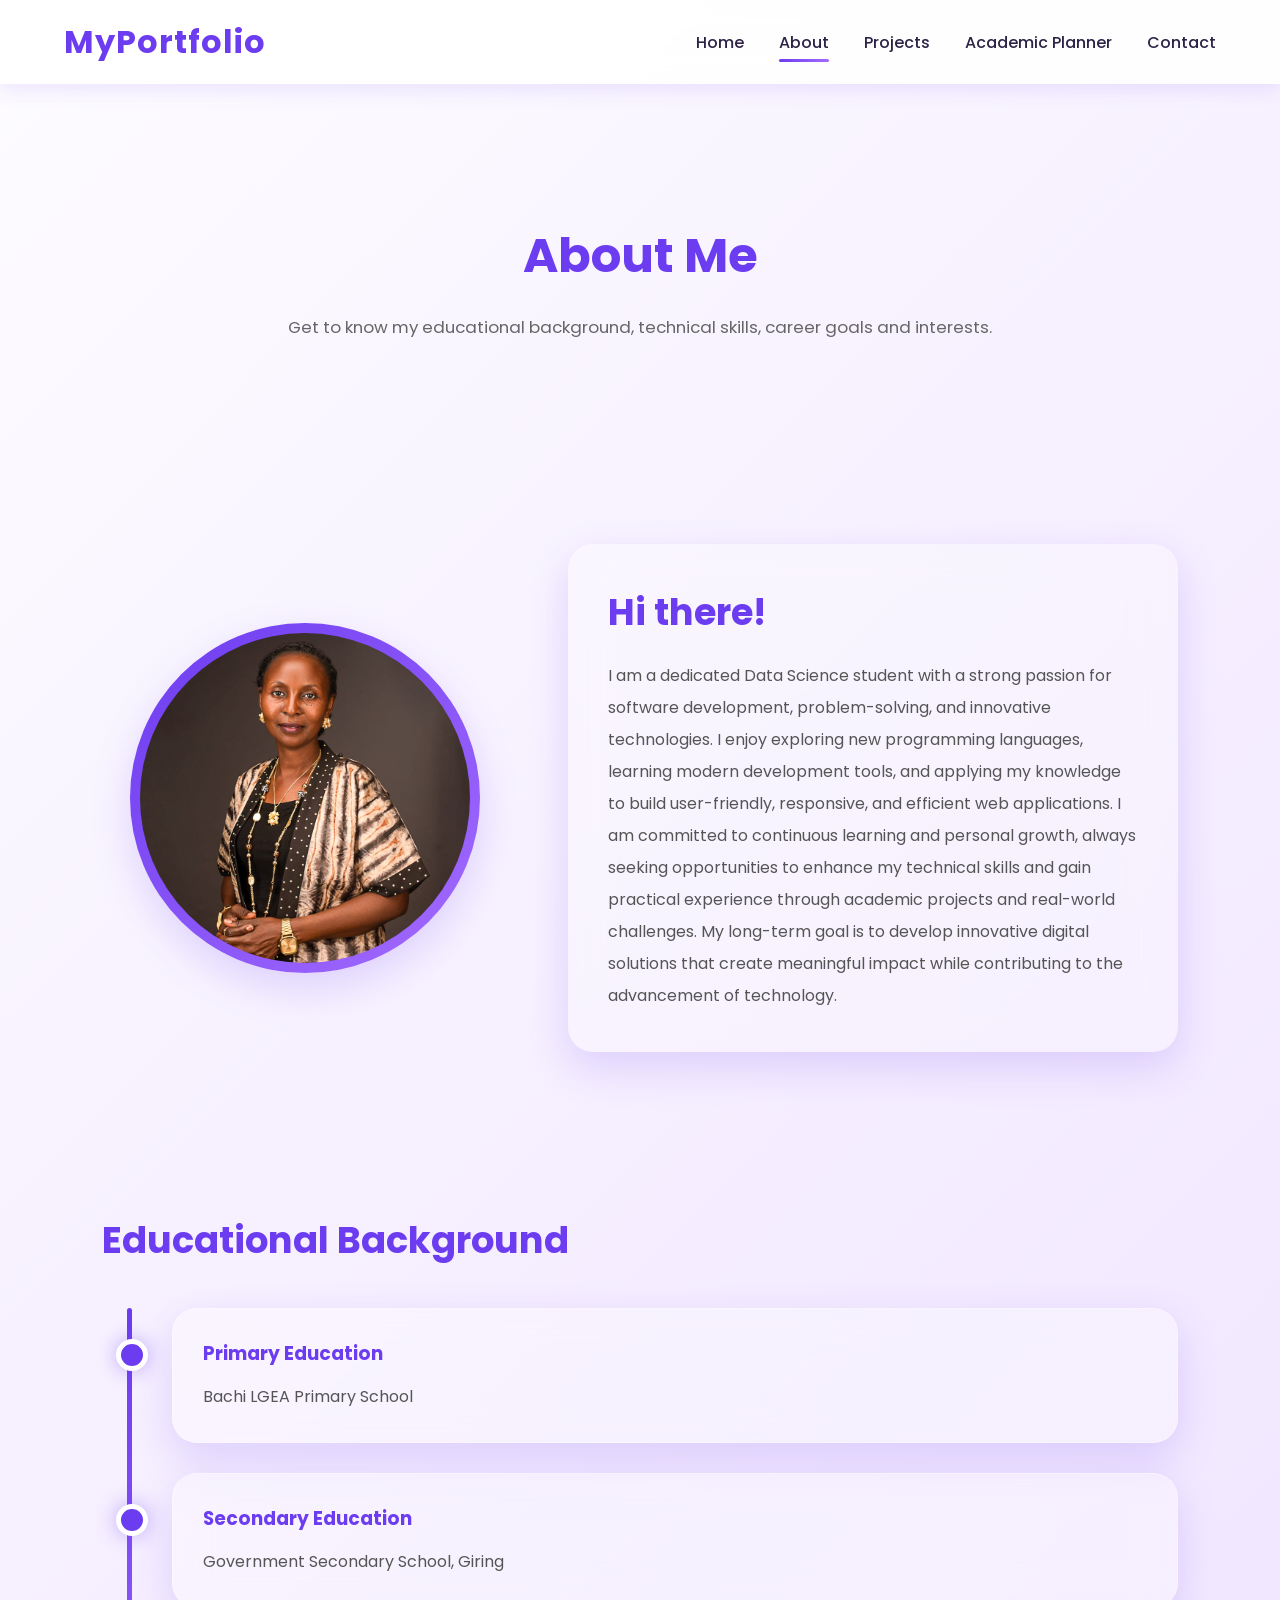
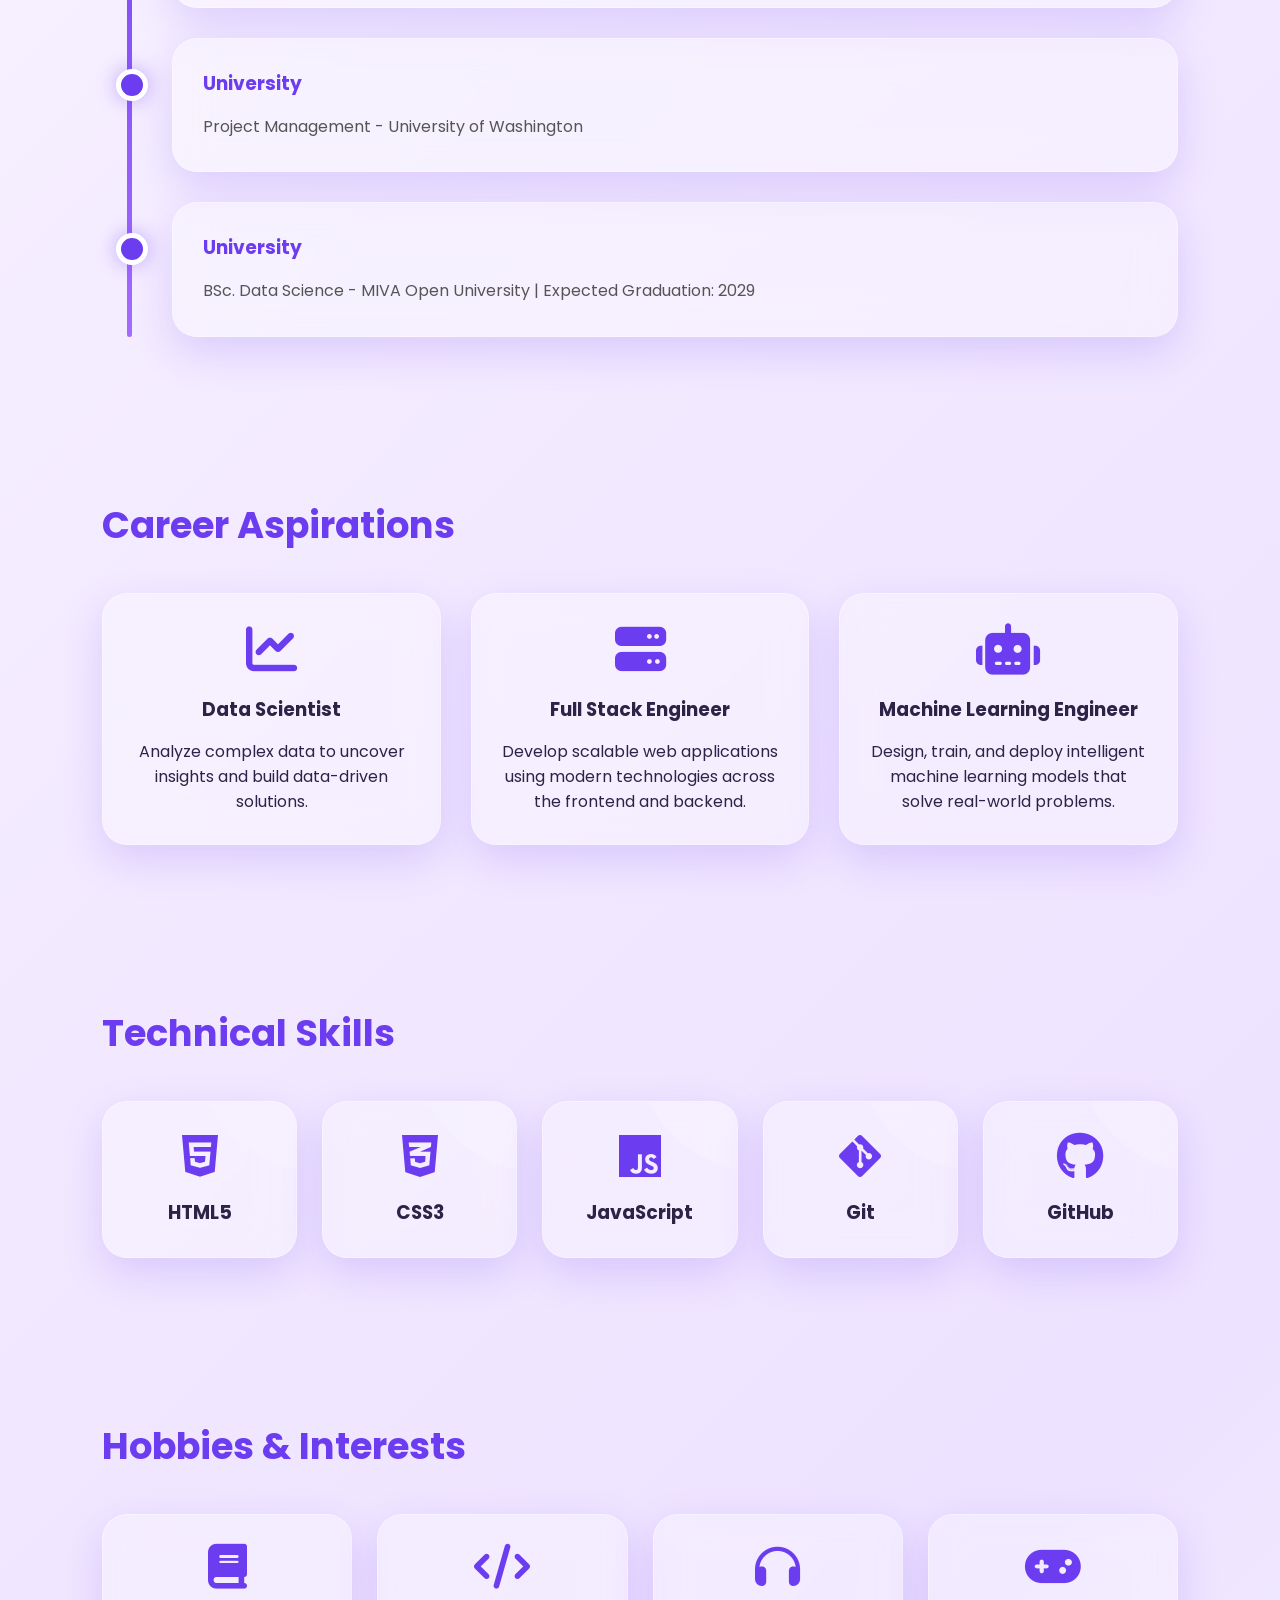
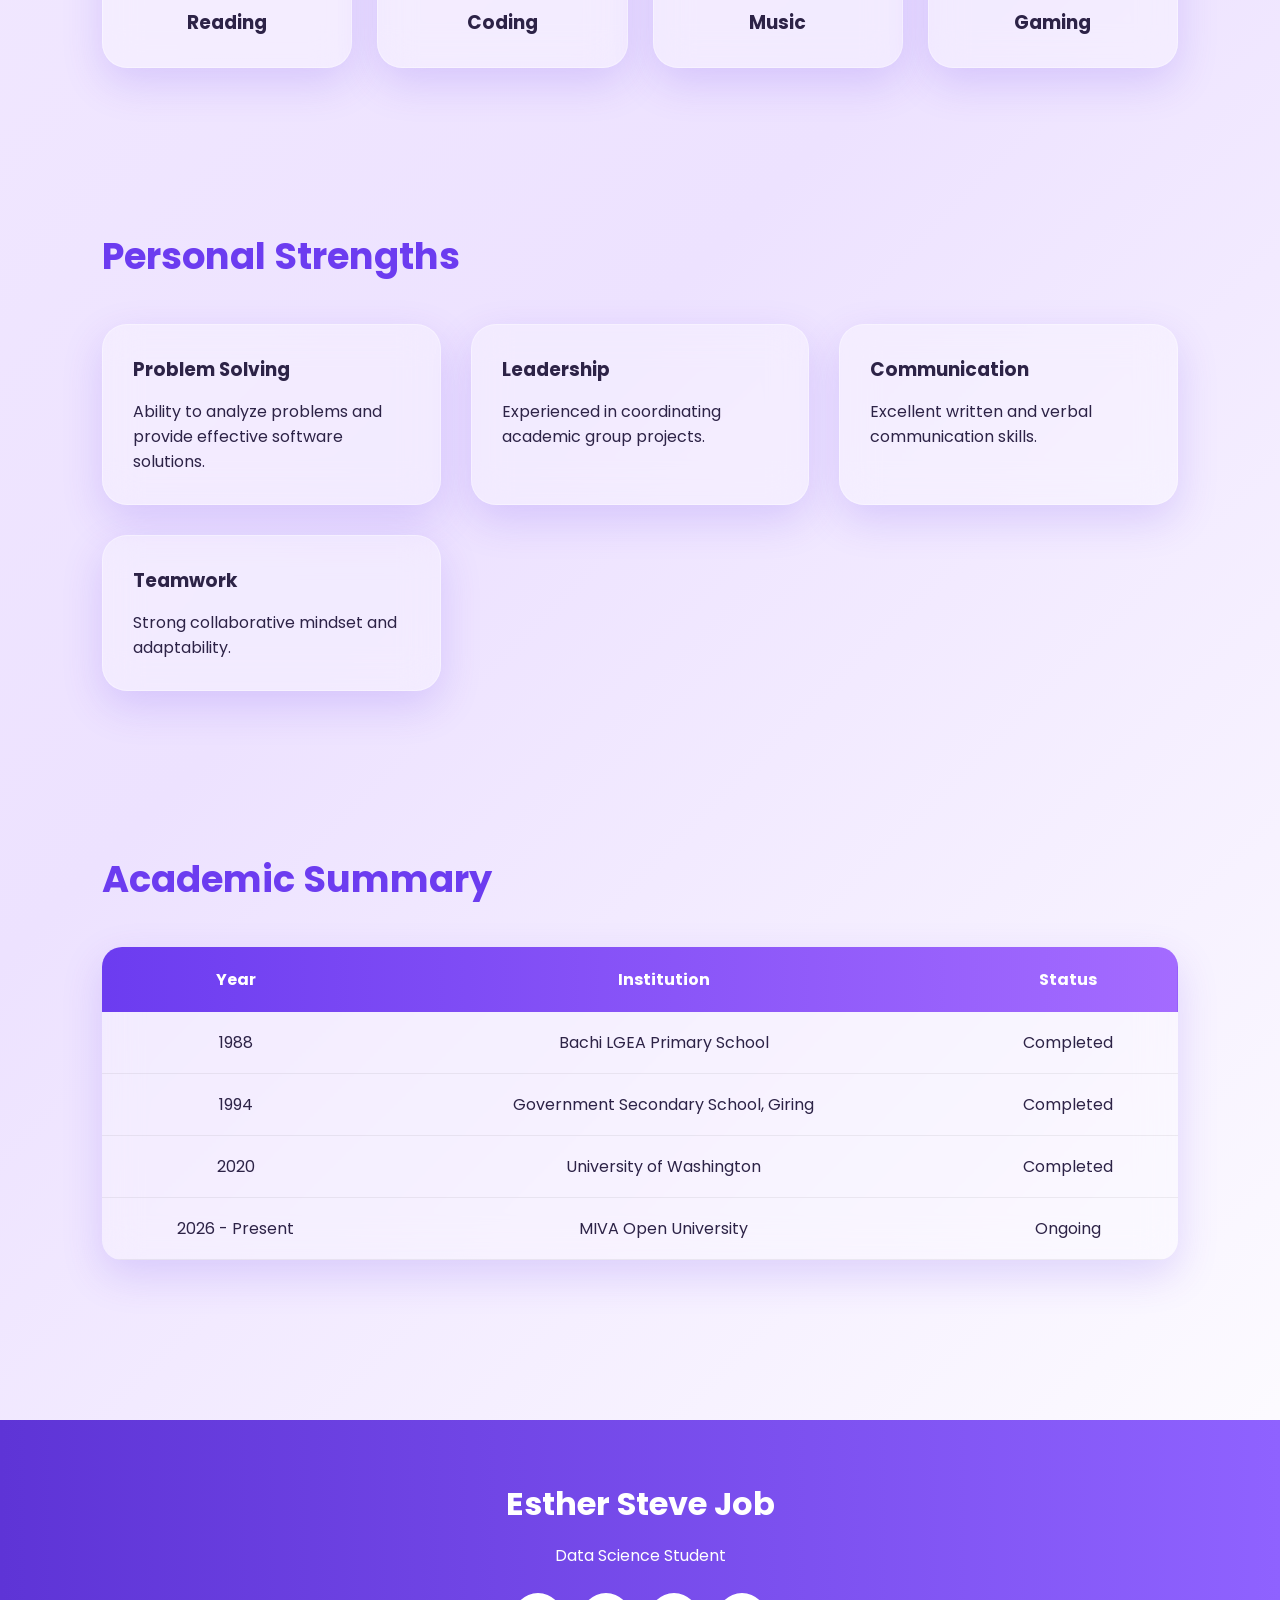
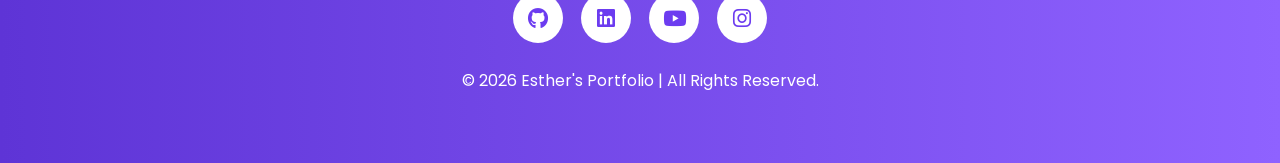
==== commit b3b87ac9: "Update about HTML file" ====
--- a/about.html
+++ b/about.html
@@ -5,6 +5,8 @@
     <meta name="viewport" content="width=device-width, initial-scale=1.0">
     <title>About Me | Student Portfolio</title>
 
+    <link rel="icon" type="image/x-icon" href="/images/favicon.ico">
+
     <link rel="stylesheet" href="css/style.css">
 
     <!-- Google Fonts -->
@@ -145,48 +147,31 @@
 
 <div class="career-grid">
 
-<div class="career-card">
-
-<i class="fas fa-laptop-code"></i>
-
-<h3>Frontend Developer</h3>
-
-<p>
-
-Design beautiful and interactive user interfaces.
-
-</p>
-
-</div>
-
-<div class="career-card">
-
-<i class="fas fa-server"></i>
-
-<h3>Full Stack Engineer</h3>
-
-<p>
-
-Develop scalable web applications using modern technologies.
-
-</p>
-
-</div>
-
-<div class="career-card">
-
-<i class="fas fa-brain"></i>
-
-<h3>AI Engineer</h3>
-
-<p>
-
-Build intelligent systems that improve people's lives.
-
-</p>
-
-</div>
-
+  <div class="career-card">
+    <i class="fas fa-chart-line"></i>
+    <h3>Data Scientist</h3>
+    <p>
+      Analyze complex data to uncover insights and build data-driven solutions.
+    </p>
+  </div>
+
+  <div class="career-card">
+    <i class="fas fa-server"></i>
+    <h3>Full Stack Engineer</h3>
+    <p>
+      Develop scalable web applications using modern technologies across the frontend and backend.
+    </p>
+  </div>
+
+  <div class="career-card">
+    <i class="fas fa-robot"></i>
+    <h3>Machine Learning Engineer</h3>
+    <p>
+      Design, train, and deploy intelligent machine learning models that solve real-world problems.
+    </p>
+  </div>
+
+</div>
 </div>
 
 </section>
@@ -218,14 +203,6 @@
 <i class="fab fa-js"></i>
 
 <h3>JavaScript</h3>
-
-</div>
-
-<div class="skill-card">
-
-<i class="fab fa-python"></i>
-
-<h3>Python</h3>
 
 </div>
 
